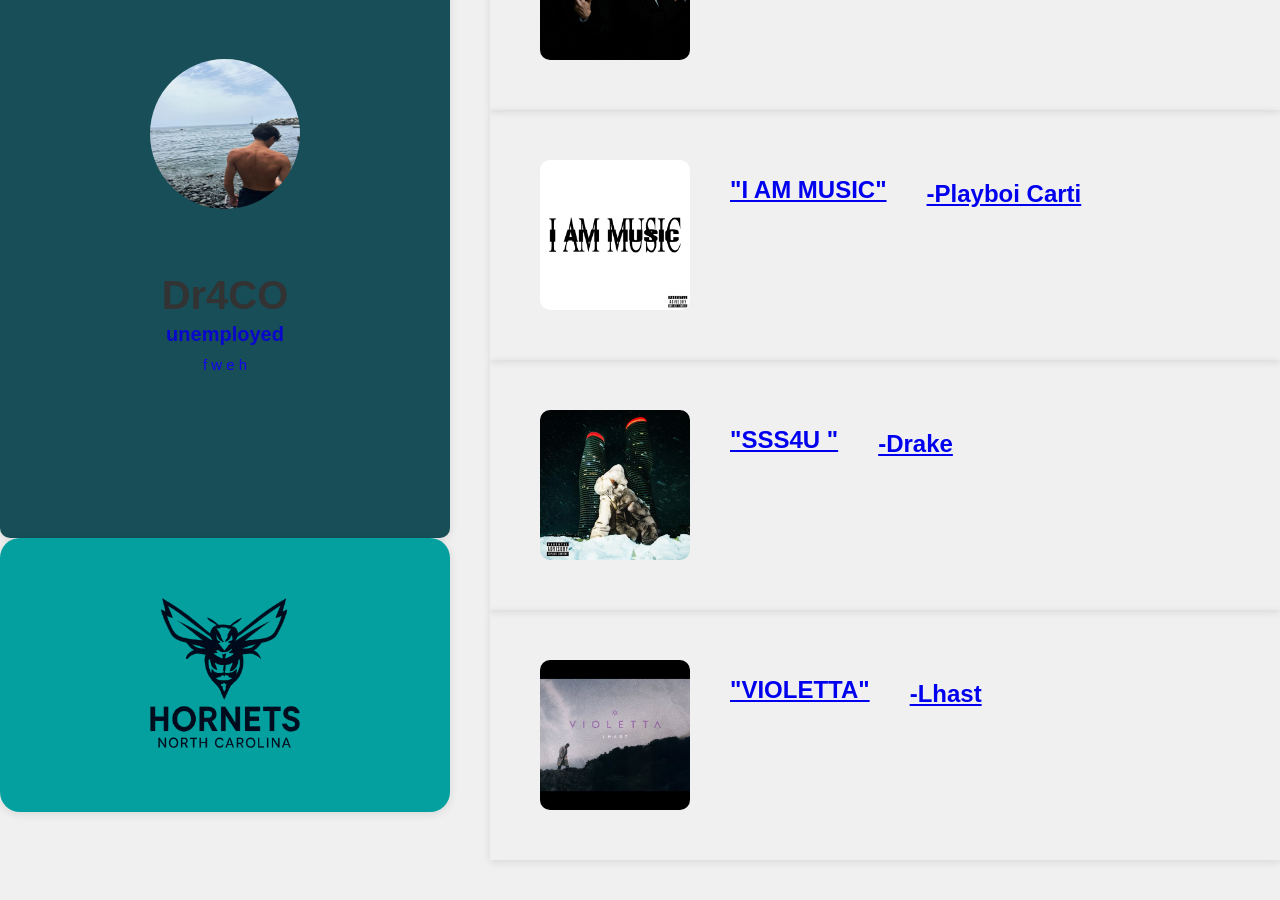
==== index.html @ c05f9837 "Update index.html" ====
<!DOCTYPE html>
<html lang="pt-br">
    <head>
        <meta charset="UTF-8">
        <meta name="viewport" content="width=device-width, initial-scale=1.0">
    <title>Dr4CO profile</title>
    <link rel="stylesheet" href="style.css">
</head>
<body>
    <div class="ordem">
        <div class="conteudo">
            <div class="cartao">
                <img src="pp3.jpeg" alt="foto de perfil" width="150" height="150">
                <h1>Dr4CO</h1>
                <h2>unemployed</h2>
               <p>f w e h</p>
            </div>
            <div class="team-basket">
               <img src="hornetsnc.png" alt="nba team" width="150" height="150">
               </div>
        </div>
        <div class="lista-de-musica">
            <a href="pbm.html">
            <div class="musica">
                <img src="pbm.jpg" alt="IMAGEM PBM" width="120" height="120">
                <h1>"PORTOBOYSMAFIA"</h1>
                <h2>-Joint One/Yung Juse</h2>   
            </div>
            </a>
            <a href="carti.html">
            <div class="musica2">
                <img src="i_am_music.png" alt="I AM MUSIC" width="120" height="120">
                <h1>"I AM MUSIC"</h1>
                <h2>-Playboi Carti</h2>
            </div>
            </a>
            <a href="sss.html">
            <div class="musica3">
                <img src="sss.jpg" alt="DRAKE ALBUM" width="120" height="120">
                <h1>"SSS4U "</h1>
                <h2>-Drake</h2>
            </div>
            </a>
            <a href="lhast.html">
            <div class="musica4">
                <img src="violetta.jpg" alt="LHAST ALBUM" width="120" height="120">
                <h1>"VIOLETTA"</h1>
                <h2>-Lhast</h2>
            </div>
            </a>
        </div>
</body>
</html>
---- style.css ----
body {
    background-color: #f0f0f0;
    font-family: Arial, sans-serif;
    color: #333;
    display: flex;
    justify-content: center;
    height: 50vh; 
    margin: 0;
    flex-direction: column;
    align-items: center;
    min-height: 80vh;
}
.ordem {
    display: flex;
    gap : 40px;
    align-items: center;
}
.cartao {
    background-color: rgb(23, 78, 88);
    padding: 150px;
    border-radius: 10px;
    box-shadow: 0 2px 10px rgba(0, 0, 0, 0.1);
    text-align: center;
    
}
.cartao img {
    border-radius: 50%;
    margin-bottom: 50px;
}

.cartao h1 {

    font-size: 40px;
    margin: 10px 0 5px;
}

.cartao h2 {
    color: rgb(10, 7, 204);
    font-size: 20px;
    margin: 0px;
}
.cartao p {
    font-size: 15px;
    color: #1505ec;
    margin-top: 10px;
}

.team-basket {
    background-color: rgb(4, 160, 160);
    padding: 60px;
    border-radius: 20px;
    box-shadow: 0 2px 10px rgba(0, 0, 0, 0.1);
    text-align: center;
}   

.content {
    display: flex;
    flex-direction: column;
    align-items: center;
    gap: 30px;
}
.musica, .musica2, .musica3, .musica4 {
    display: flex;     
    gap: 40px;                   
    padding: 50px;
    box-shadow: 0 2px 8px rgba(0, 0, 0, 0.1);
}
.musica img, .musica2 img, .musica3 img, .musica4 img {
    width: 150px;
    height: 150px;
    border-radius: 10px;
    object-fit: cover;
}
.musica h1, .musica2 h1, .musica3 h1, .musica4 h1 {
    font-size: 24px;
}
.album.pbm {
    display: inline-block;
    cursor: pointer;
    text-align: center;
    max-width: 300px;
    margin: 0 auto;
}
.album.pbm img {
    width: 100%;
    max-width: 300px;
    height: auto;
    border-radius: 10px;
    object-fit: cover   ;
}
.album.pbm h2 {
    margin-top: 10px;
}
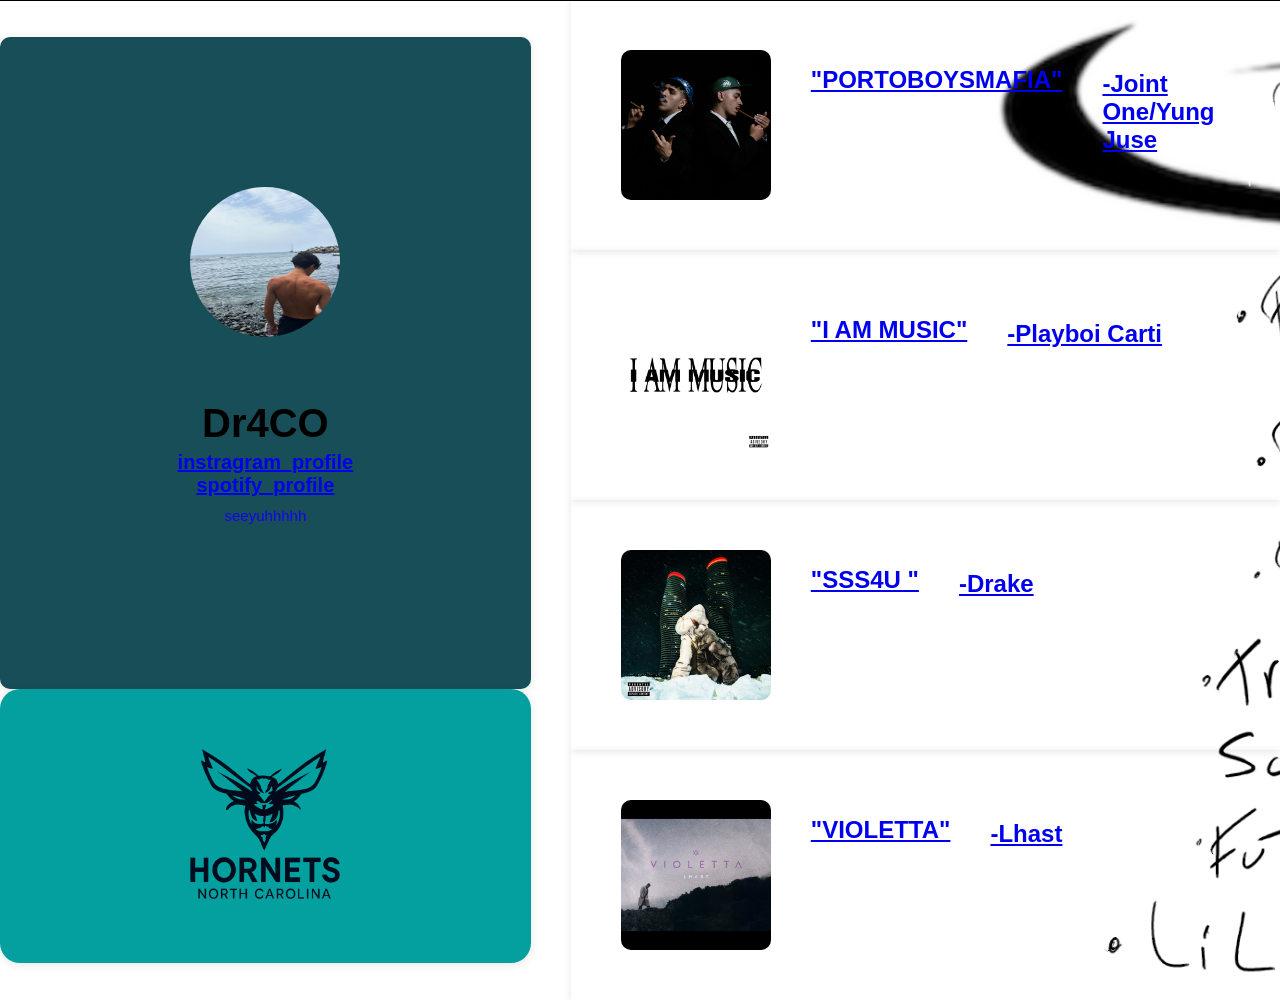
==== commit 02136cdd: "Update index.html" ====
--- a/index.html
+++ b/index.html
@@ -12,8 +12,11 @@
             <div class="cartao">
                 <img src="pp3.jpeg" alt="foto de perfil" width="150" height="150">
                 <h1>Dr4CO</h1>
-                <h2>unemployed</h2>
-               <p>f w e h</p>
+                <h2>
+                    <a href="https://www.instagram.com/francisco_botelho__" target="_blank">instragram_profile</a>
+                    <a href="https://open.spotify.com/user/rqw4ubqyfbty0nboa4mai8jvb?si=2b4d96811dd34c92&nd=1&dlsi=eba09db61af6499c" target="_blank">spotify_profile</a>
+                </h2>
+               <p>seeyuhhhhh</p>
             </div>
             <div class="team-basket">
                <img src="hornetsnc.png" alt="nba team" width="150" height="150">
@@ -49,11 +52,8 @@
             </div>
             </a>
         </div>
+    </div>
 </body>
 </html>
 
 
-
-
-
-
--- a/style.css
+++ b/style.css
@@ -1,14 +1,10 @@
 body {
-    background-color: #f0f0f0;
+    background-image: url('fundo_site.png');
+    background-size: cover;
     font-family: Arial, sans-serif;
-    color: #333;
-    display: flex;
-    justify-content: center;
-    height: 50vh; 
+    background-color: yellow;
     margin: 0;
-    flex-direction: column;
-    align-items: center;
-    min-height: 80vh;
+    min-height: 100vh;
 }
 .ordem {
     display: flex;
@@ -91,3 +87,5 @@
 .album.pbm h2 {
     margin-top: 10px;
 }
+
+
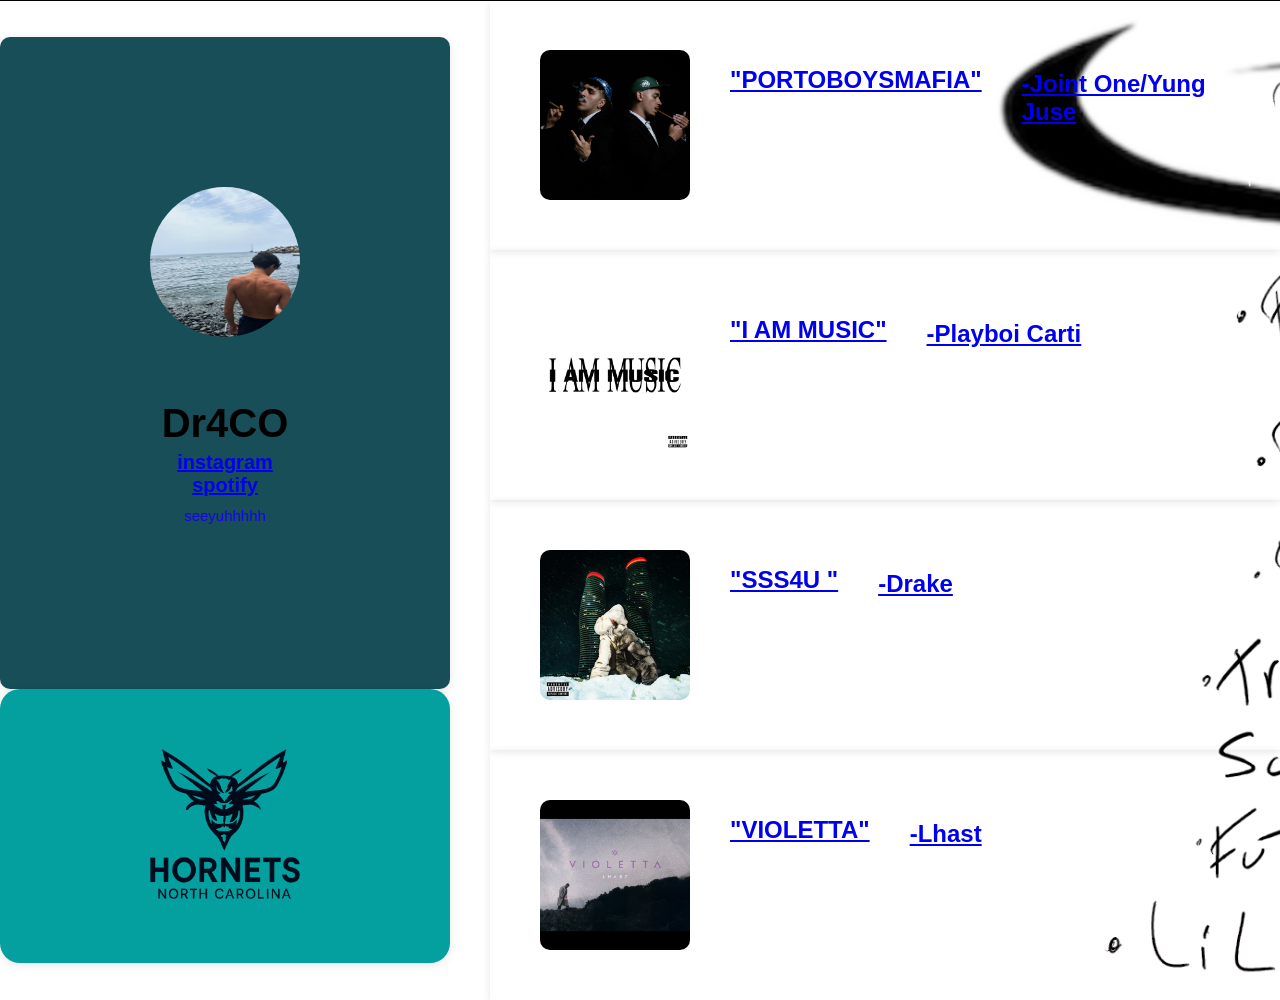
==== commit 73f74d0c: "Update index.html" ====
--- a/index.html
+++ b/index.html
@@ -13,8 +13,10 @@
                 <img src="pp3.jpeg" alt="foto de perfil" width="150" height="150">
                 <h1>Dr4CO</h1>
                 <h2>
-                    <a href="https://www.instagram.com/francisco_botelho__" target="_blank">instragram_profile</a>
-                    <a href="https://open.spotify.com/user/rqw4ubqyfbty0nboa4mai8jvb?si=2b4d96811dd34c92&nd=1&dlsi=eba09db61af6499c" target="_blank">spotify_profile</a>
+                    <a href="https://www.instagram.com/francisco_botelho__" target="_blank">instagram</a>
+                </h2>
+                <h2>
+                    <a href="https://open.spotify.com/user/rqw4ubqyfbty0nboa4mai8jvb?si=2b4d96811dd34c92&nd=1&dlsi=eba09db61af6499c" target="_blank">spotify</a>
                 </h2>
                <p>seeyuhhhhh</p>
             </div>
@@ -55,5 +57,3 @@
     </div>
 </body>
 </html>
-
-
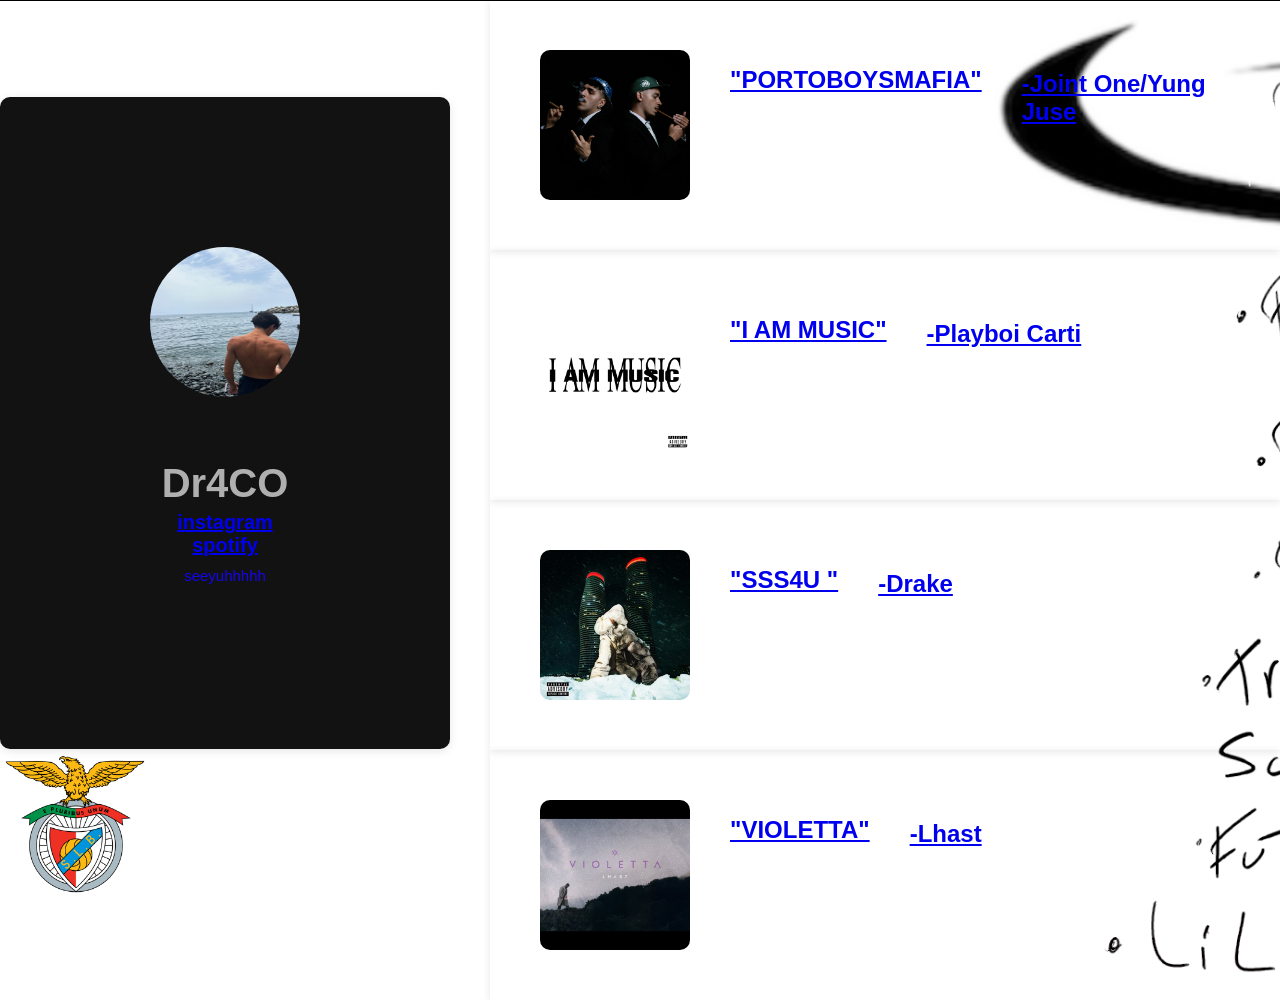
==== commit 181eaebc: "Update index.html" ====
--- a/index.html
+++ b/index.html
@@ -20,8 +20,8 @@
                 </h2>
                <p>seeyuhhhhh</p>
             </div>
-            <div class="team-basket">
-               <img src="hornetsnc.png" alt="nba team" width="150" height="150">
+            <div class="team-futebol">
+               <img src="benfica.png" alt="futball team" width="150" height="150">
                </div>
         </div>
         <div class="lista-de-musica">
--- a/style.css
+++ b/style.css
@@ -2,7 +2,7 @@
     background-image: url('fundo_site.png');
     background-size: cover;
     font-family: Arial, sans-serif;
-    background-color: yellow;
+    color: #ffffffa9;
     margin: 0;
     min-height: 100vh;
 }
@@ -12,7 +12,7 @@
     align-items: center;
 }
 .cartao {
-    background-color: rgb(23, 78, 88);
+    background-color: rgb(18, 18, 19);
     padding: 150px;
     border-radius: 10px;
     box-shadow: 0 2px 10px rgba(0, 0, 0, 0.1);
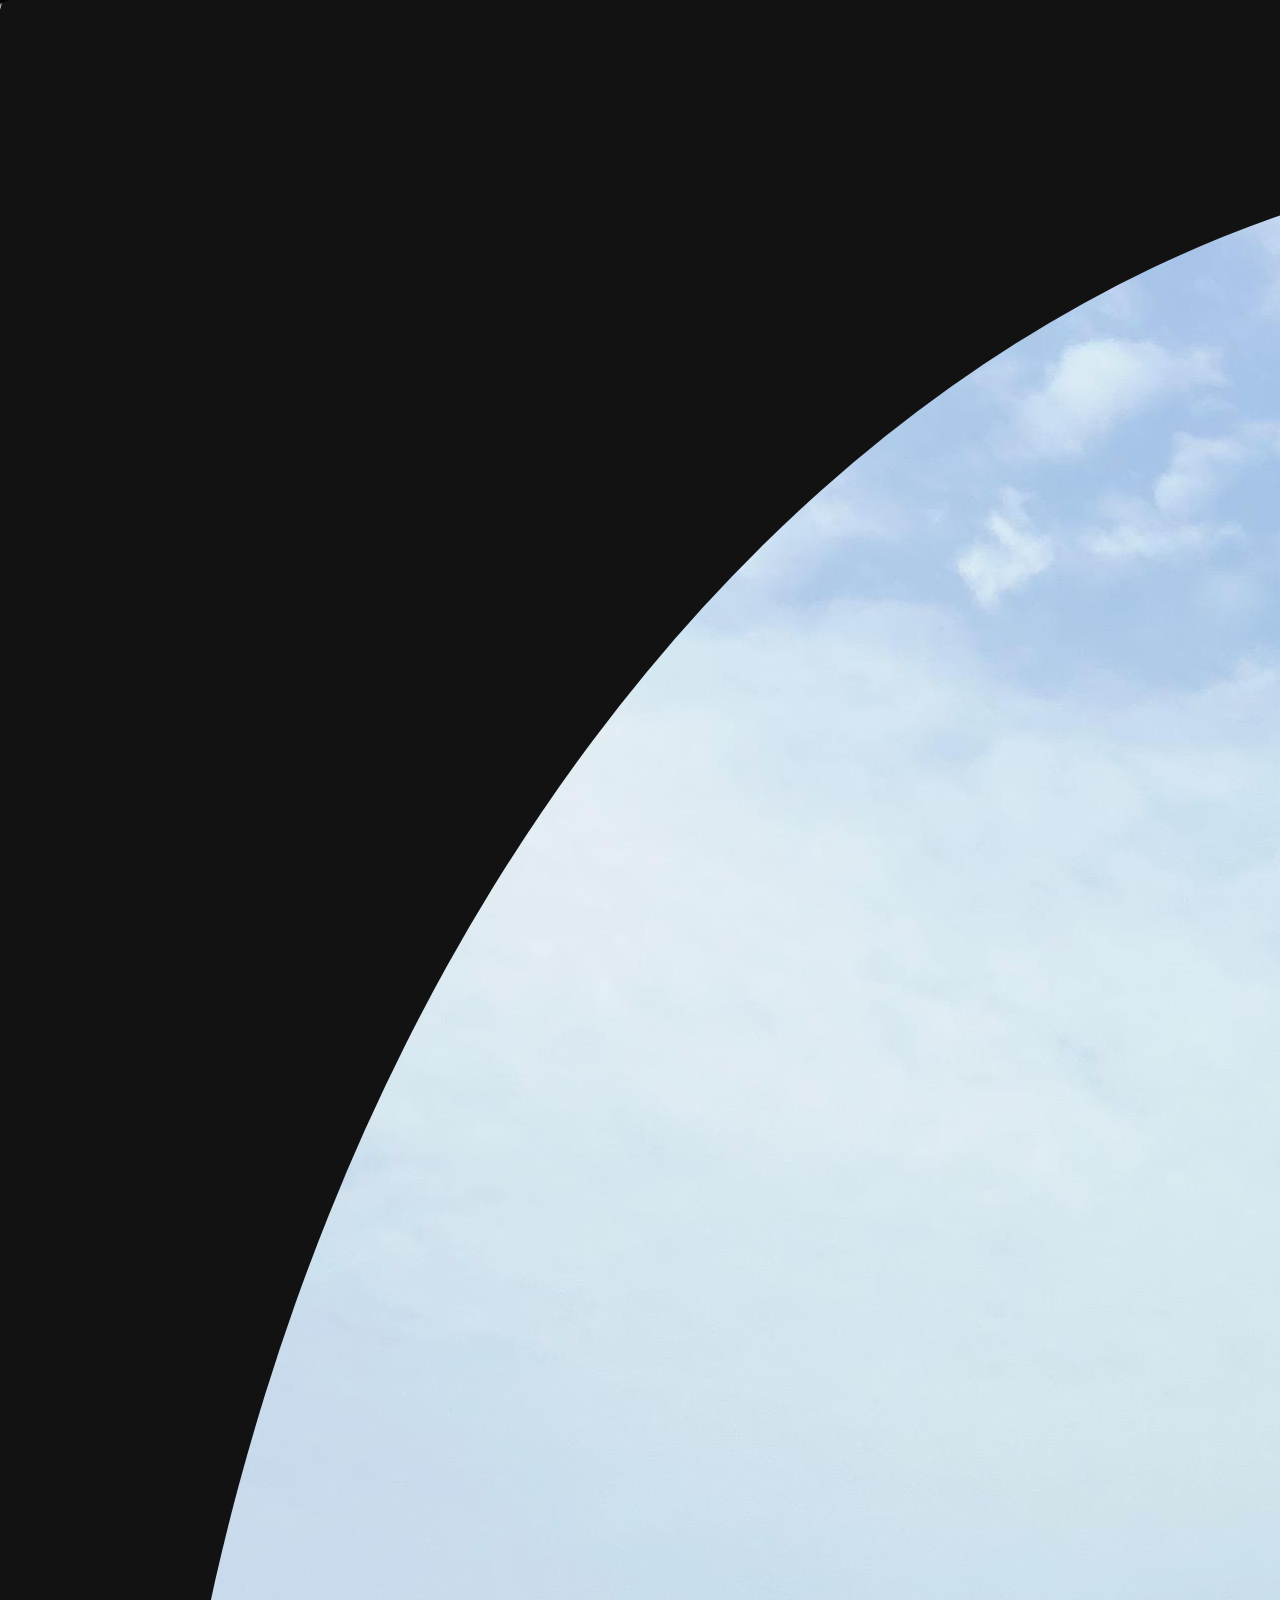
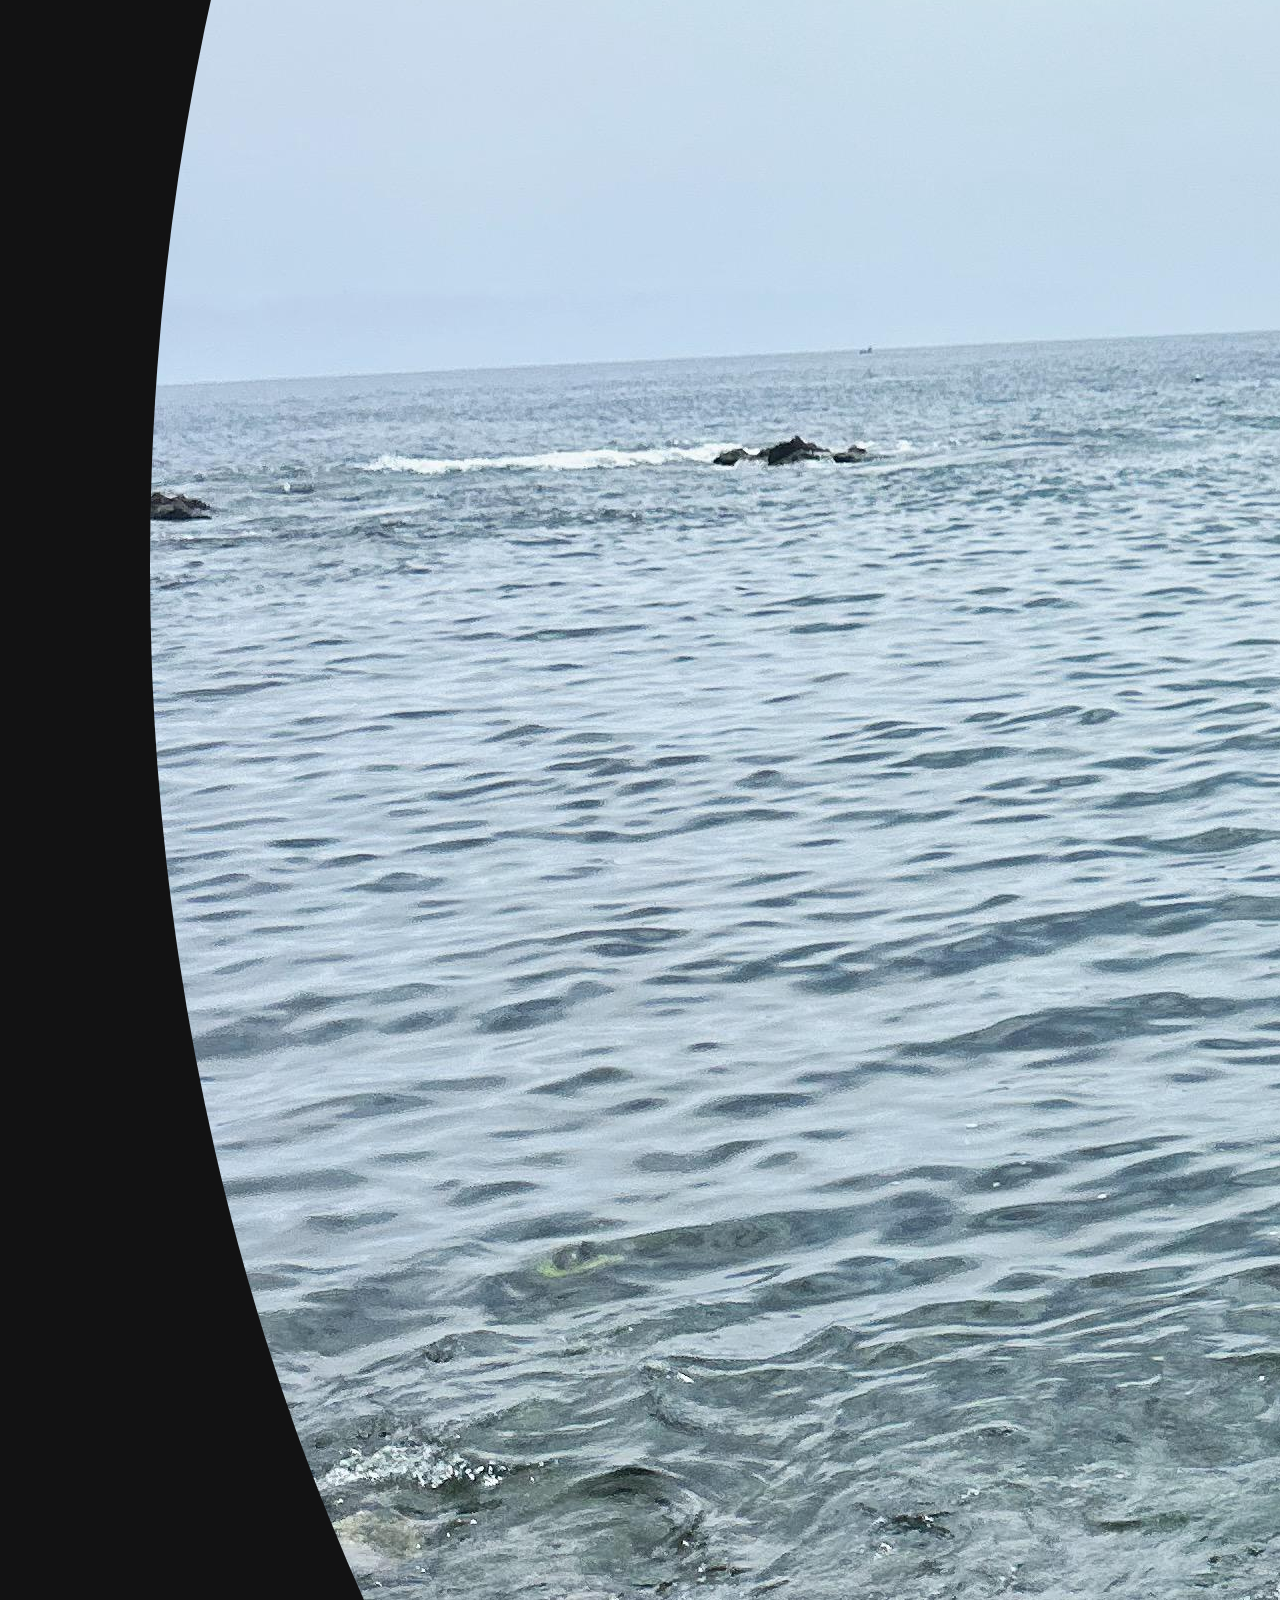
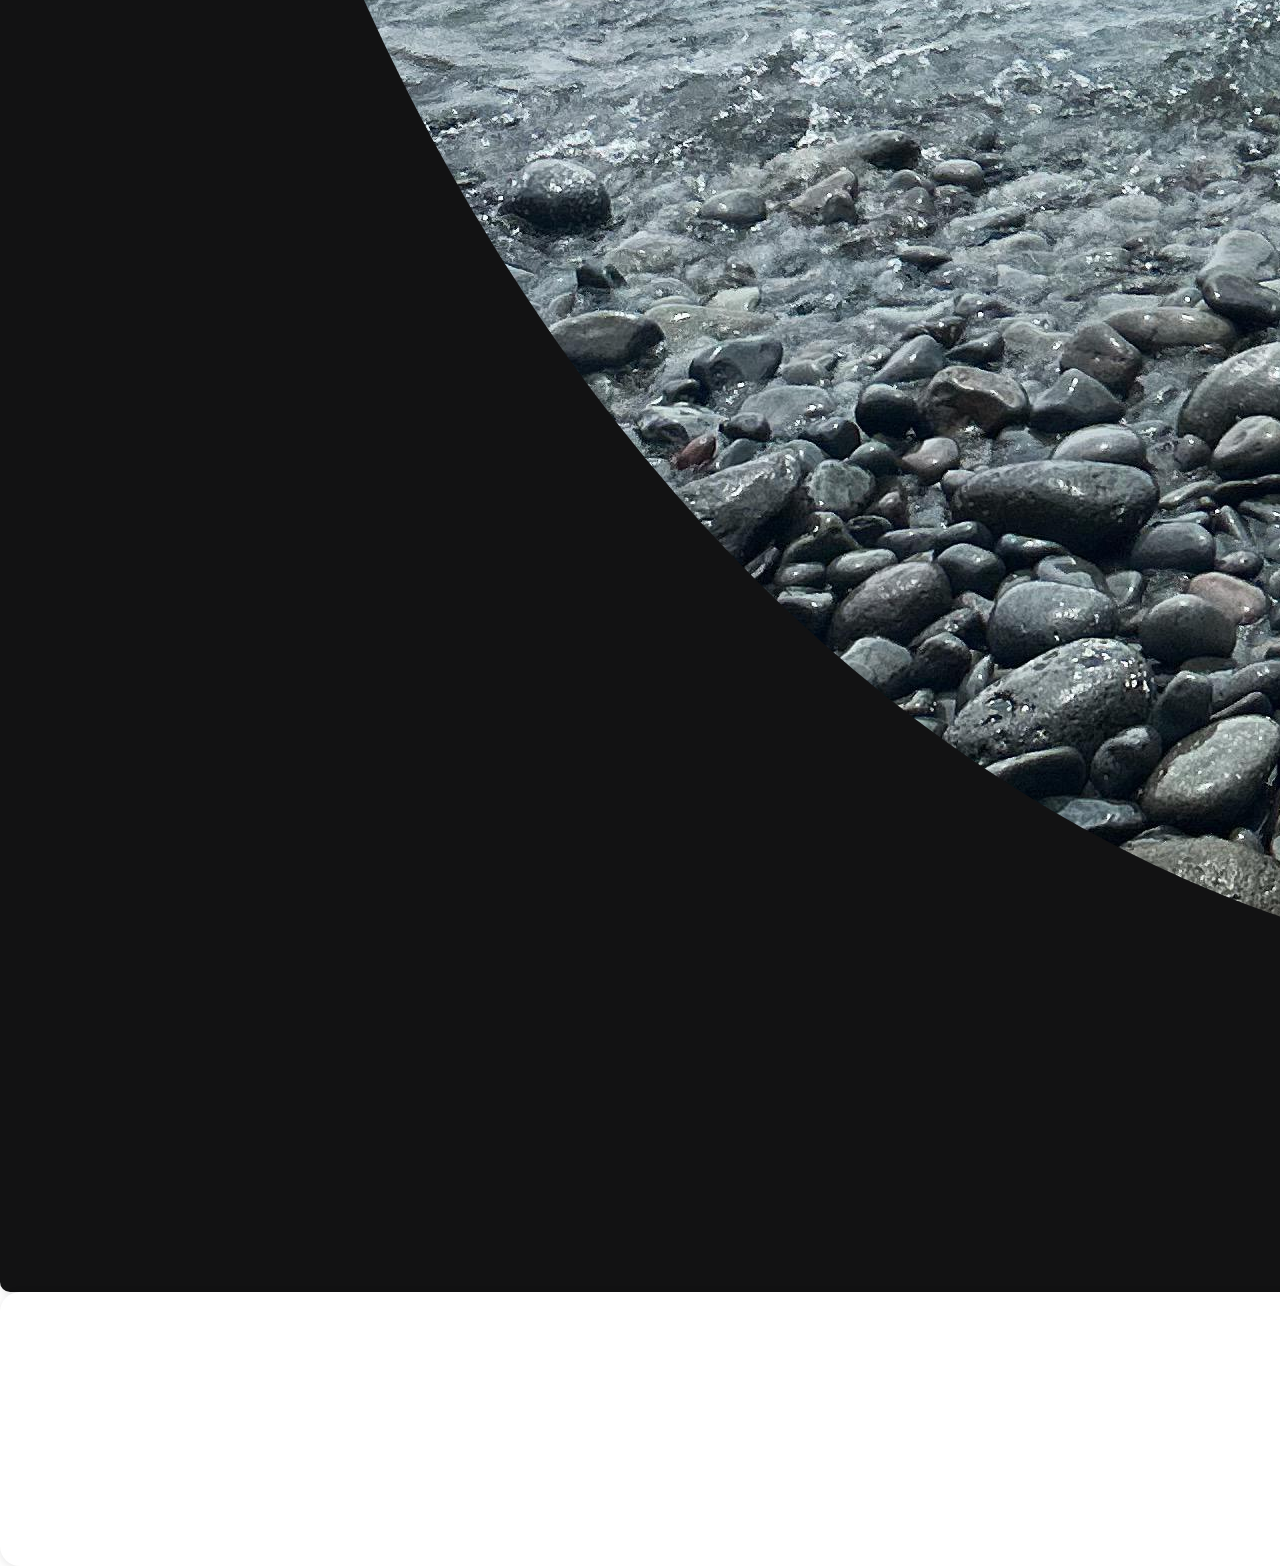
==== commit 628868c9: "Update index.html" ====
--- a/index.html
+++ b/index.html
@@ -10,7 +10,9 @@
     <div class="ordem">
         <div class="conteudo">
             <div class="cartao">
-                <img src="pp3.jpeg" alt="foto de perfil" width="150" height="150">
+                <img src="pp3.jpeg" alt="foto de perfil"   
+                    display: block;
+                    margin: 0 auto;
                 <h1>Dr4CO</h1>
                 <h2>
                     <a href="https://www.instagram.com/francisco_botelho__" target="_blank">instagram</a>
@@ -57,3 +59,4 @@
     </div>
 </body>
 </html>
+
--- a/style.css
+++ b/style.css
@@ -2,7 +2,7 @@
     background-image: url('fundo_site.png');
     background-size: cover;
     font-family: Arial, sans-serif;
-    color: #ffffffa9;
+    color: #ffffff;
     margin: 0;
     min-height: 100vh;
 }
@@ -31,18 +31,18 @@
 }
 
 .cartao h2 {
-    color: rgb(10, 7, 204);
+    color: rgb(255, 255, 255);
     font-size: 20px;
     margin: 0px;
 }
 .cartao p {
     font-size: 15px;
-    color: #1505ec;
+    color: #ffffff;
     margin-top: 10px;
 }
 
-.team-basket {
-    background-color: rgb(4, 160, 160);
+.team-futebol {
+    background-color: rgb(255, 255, 255);
     padding: 60px;
     border-radius: 20px;
     box-shadow: 0 2px 10px rgba(0, 0, 0, 0.1);
@@ -89,3 +89,5 @@
 }
 
 
+
+
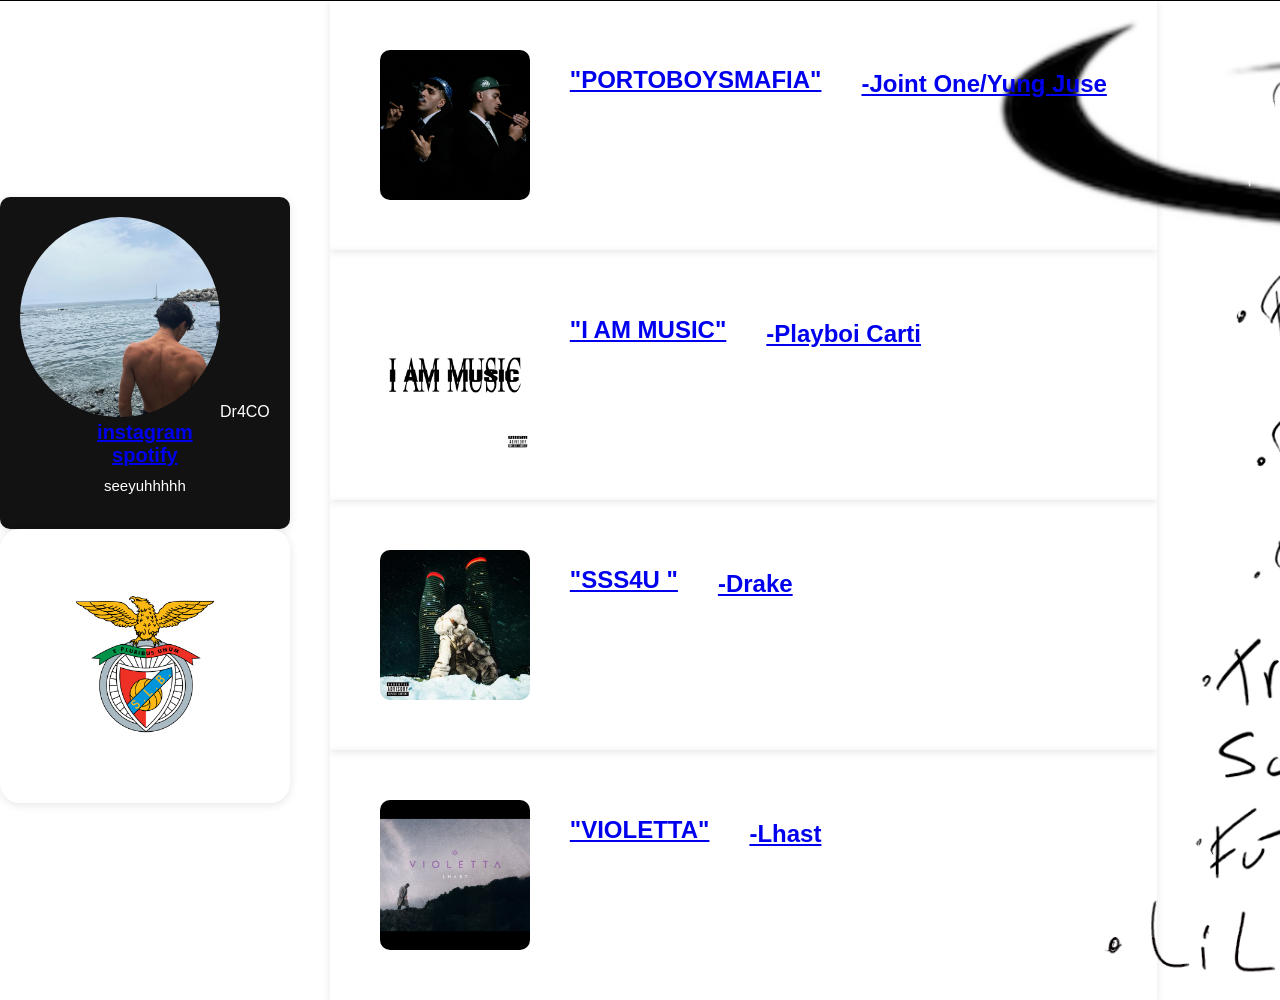
==== commit 231d8e59: "Update index.html" ====
--- a/index.html
+++ b/index.html
@@ -23,7 +23,7 @@
                <p>seeyuhhhhh</p>
             </div>
             <div class="team-futebol">
-               <img src="benfica.png" alt="futball team" width="150" height="150">
+               <img src="benfica.png" alt="football team" width="150" height="150">
                </div>
         </div>
         <div class="lista-de-musica">
@@ -60,3 +60,4 @@
 </body>
 </html>
 
+
--- a/style.css
+++ b/style.css
@@ -13,15 +13,17 @@
 }
 .cartao {
     background-color: rgb(18, 18, 19);
-    padding: 150px;
+    padding: 20px;
     border-radius: 10px;
     box-shadow: 0 2px 10px rgba(0, 0, 0, 0.1);
     text-align: center;
     
 }
 .cartao img {
-    border-radius: 50%;
-    margin-bottom: 50px;
+    width: 200px;      
+    height: 200px;
+    border-radius: 50%; 
+    object-fit: cover;
 }
 
 .cartao h1 {
@@ -91,3 +93,7 @@
 
 
 
+
+
+
+
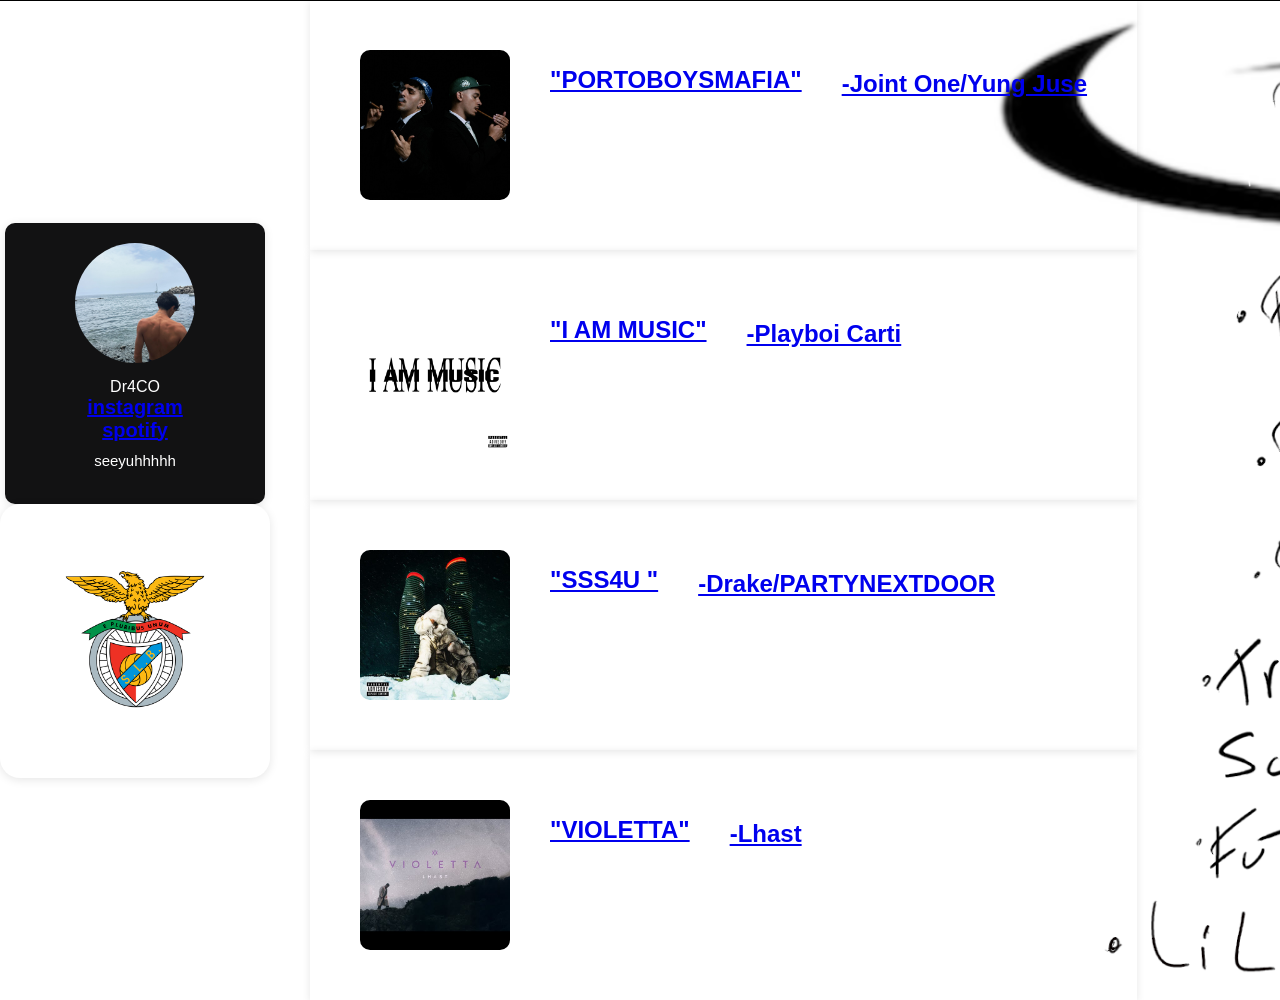
==== commit b93ef436: "Update index.html" ====
--- a/index.html
+++ b/index.html
@@ -45,7 +45,7 @@
             <div class="musica3">
                 <img src="sss.jpg" alt="DRAKE ALBUM" width="120" height="120">
                 <h1>"SSS4U "</h1>
-                <h2>-Drake</h2>
+                <h2>-Drake/PARTYNEXTDOOR</h2>
             </div>
             </a>
             <a href="lhast.html">
@@ -61,3 +61,4 @@
 </html>
 
 
+
--- a/style.css
+++ b/style.css
@@ -13,17 +13,21 @@
 }
 .cartao {
     background-color: rgb(18, 18, 19);
-    padding: 20px;
+    padding: 20px;              /* volta ao normal, não 150px */
     border-radius: 10px;
     box-shadow: 0 2px 10px rgba(0, 0, 0, 0.1);
     text-align: center;
-    
+    width: 220px;               /* largura fixa */
+    margin: 0 auto;
 }
+
 .cartao img {
-    width: 200px;      
-    height: 200px;
-    border-radius: 50%; 
-    object-fit: cover;
+    width: 120px;               /* tamanho fixo da imagem */
+    height: 120px;
+    border-radius: 50%;
+    object-fit: cover;          /* corta sem distorcer */
+    display: block;
+    margin: 0 auto 15px auto;
 }
 
 .cartao h1 {
@@ -97,3 +101,9 @@
 
 
 
+
+
+
+
+
+
